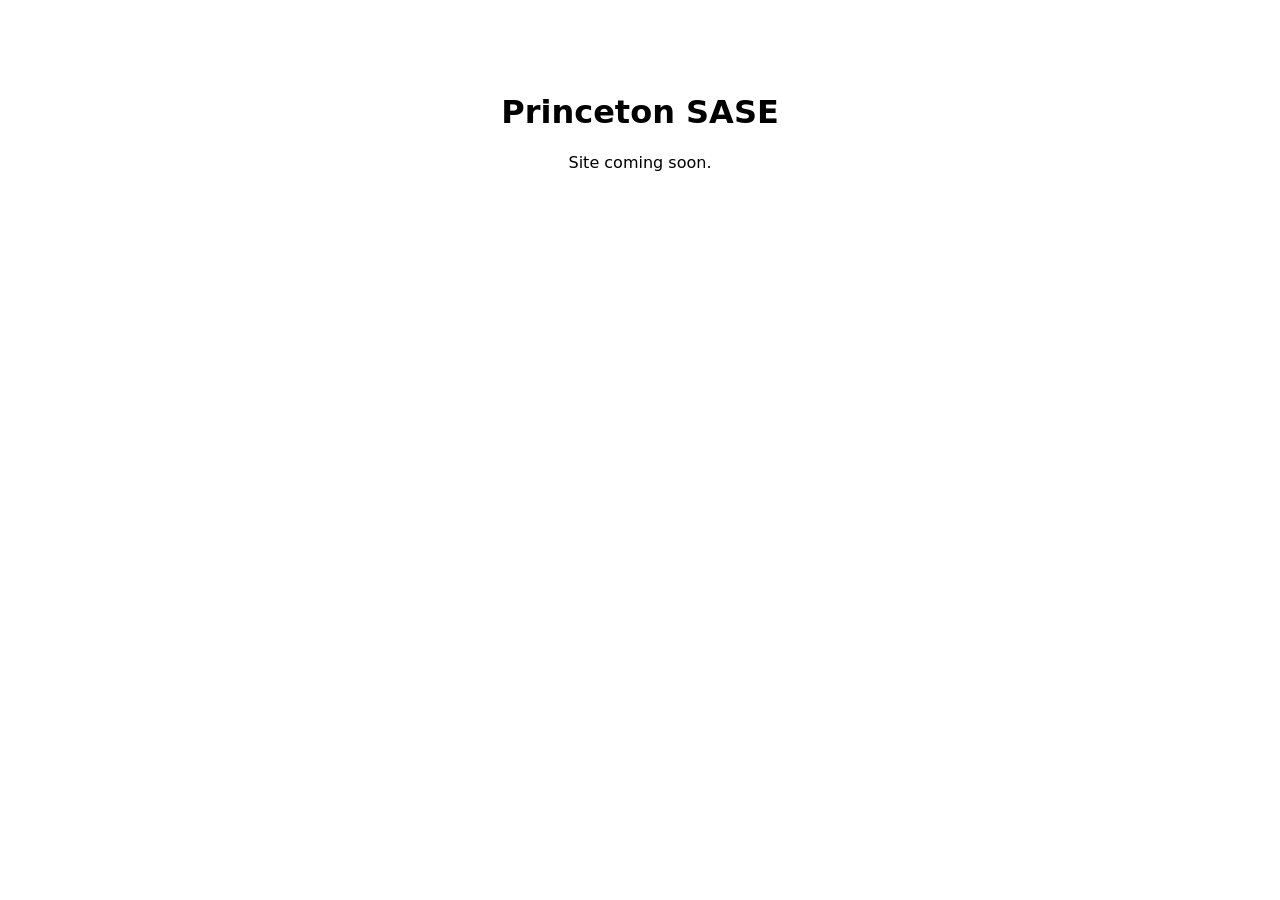
==== index.html @ 04e1af1b "Initial commit: placeholder landing page Co-Authored-By: Claude Opus 4.8 (1M context) <noreply@anthr" ====
<!doctype html><html lang="en"><head><meta charset="utf-8"><meta name="viewport" content="width=device-width,initial-scale=1"><title>Princeton SASE</title></head><body style="font-family:system-ui;text-align:center;padding:4rem"><h1>Princeton SASE</h1><p>Site coming soon.</p></body></html>
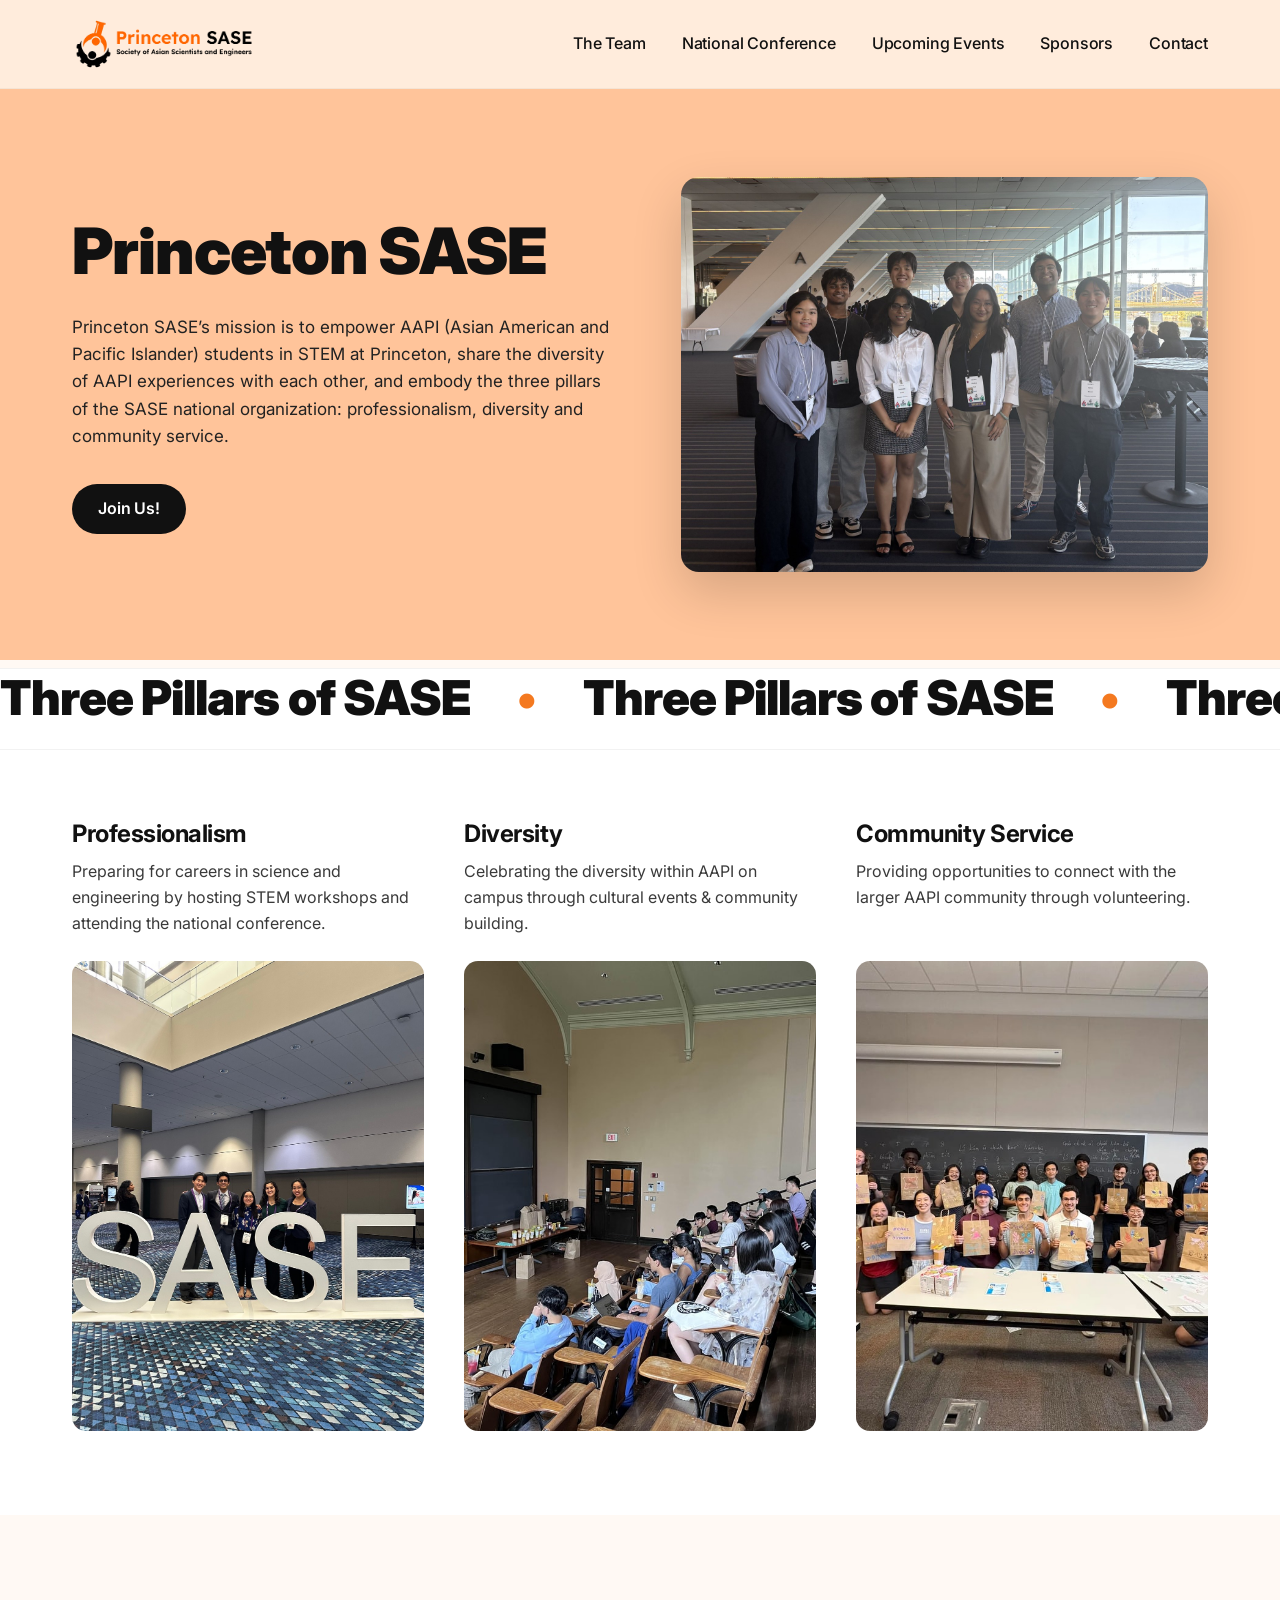
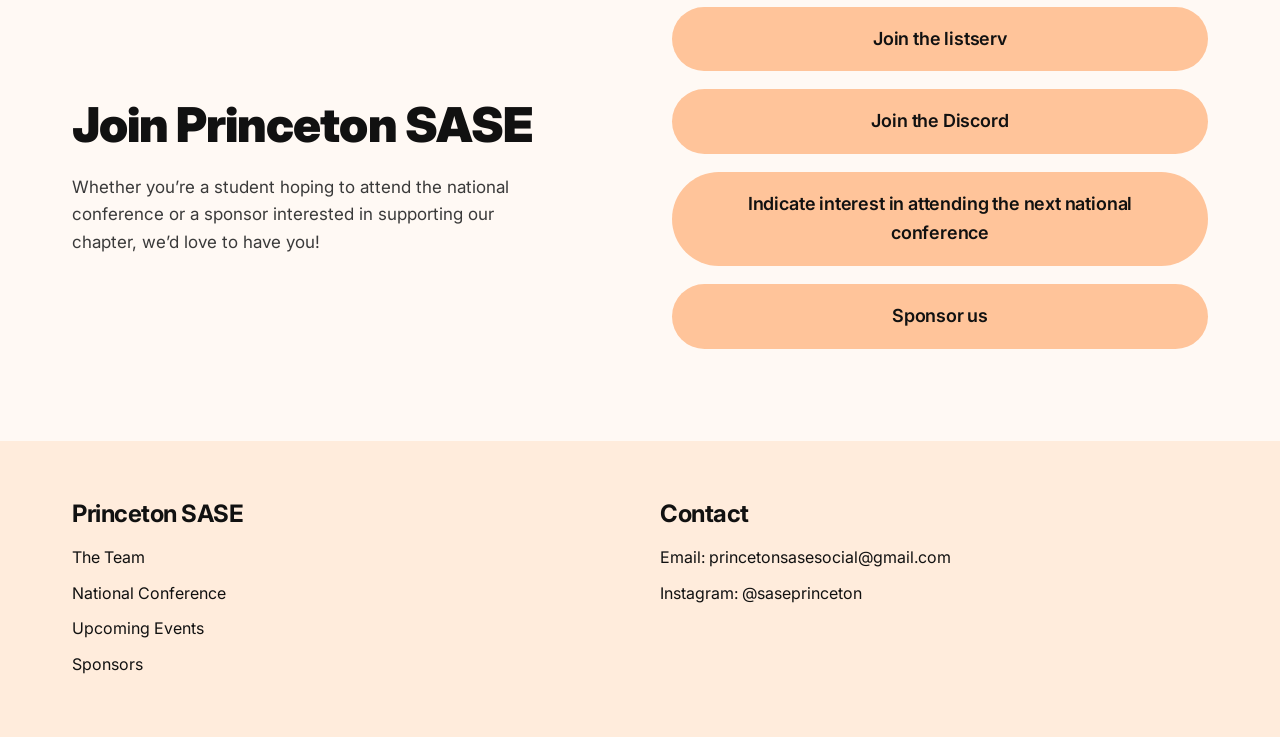
==== commit 13a34c2e: "Implement Princeton SASE site (home, team, conference, events) Static multi-page recreation of the F" ====
--- a/index.html
+++ b/index.html
@@ -1 +1,119 @@
-<!doctype html><html lang="en"><head><meta charset="utf-8"><meta name="viewport" content="width=device-width,initial-scale=1"><title>Princeton SASE</title></head><body style="font-family:system-ui;text-align:center;padding:4rem"><h1>Princeton SASE</h1><p>Site coming soon.</p></body></html>
+<!doctype html>
+<html lang="en">
+<head>
+  <meta charset="utf-8" />
+  <meta name="viewport" content="width=device-width, initial-scale=1" />
+  <title>Princeton SASE — Society of Asian Scientists and Engineers</title>
+  <meta name="description" content="Princeton SASE empowers AAPI students in STEM at Princeton through professionalism, diversity, and community service." />
+  <link rel="icon" type="image/png" href="assets/logo.png" />
+  <link rel="stylesheet" href="css/styles.css" />
+</head>
+<body data-page="home">
+
+  <header class="site-header">
+    <div class="container header-inner">
+      <a class="logo" href="index.html" aria-label="Princeton SASE home">
+        <img src="assets/logo.png" alt="Princeton SASE — Society of Asian Scientists and Engineers" />
+      </a>
+      <button class="nav-toggle" aria-label="Toggle navigation" aria-expanded="false" aria-controls="primary-nav">
+        <span></span><span></span><span></span>
+      </button>
+      <nav class="nav" id="primary-nav">
+        <a href="team.html" data-nav="team">The Team</a>
+        <a href="conference.html" data-nav="conference">National Conference</a>
+        <a href="events.html" data-nav="events">Upcoming Events</a>
+        <a href="index.html#join" data-nav="sponsors">Sponsors</a>
+        <a href="#contact" data-nav="contact">Contact</a>
+      </nav>
+    </div>
+  </header>
+
+  <main>
+    <!-- Hero -->
+    <section class="hero">
+      <div class="container hero-inner">
+        <div class="hero-text">
+          <h1>Princeton SASE</h1>
+          <p>Princeton SASE&rsquo;s mission is to empower AAPI (Asian American and Pacific Islander) students in STEM at Princeton, share the diversity of AAPI experiences with each other, and embody the three pillars of the SASE national organization: professionalism, diversity and community service.</p>
+          <a class="btn btn-dark" href="#join">Join Us!</a>
+        </div>
+        <div class="hero-img">
+          <img src="assets/hero.png" alt="Princeton SASE members at the national conference" />
+        </div>
+      </div>
+    </section>
+
+    <!-- Marquee -->
+    <a class="marquee" href="#pillars" aria-label="Jump to the three pillars">
+      <div class="marquee-track">
+        <span>Three Pillars of SASE</span><span class="dot">&bull;</span>
+        <span>Three Pillars of SASE</span><span class="dot">&bull;</span>
+        <span>Three Pillars of SASE</span><span class="dot">&bull;</span>
+        <span>Three Pillars of SASE</span><span class="dot">&bull;</span>
+        <span aria-hidden="true">Three Pillars of SASE</span><span class="dot" aria-hidden="true">&bull;</span>
+        <span aria-hidden="true">Three Pillars of SASE</span><span class="dot" aria-hidden="true">&bull;</span>
+        <span aria-hidden="true">Three Pillars of SASE</span><span class="dot" aria-hidden="true">&bull;</span>
+        <span aria-hidden="true">Three Pillars of SASE</span><span class="dot" aria-hidden="true">&bull;</span>
+      </div>
+    </a>
+
+    <!-- Pillars -->
+    <section class="pillars" id="pillars">
+      <div class="container pillars-grid">
+        <article class="pillar">
+          <h3>Professionalism</h3>
+          <p>Preparing for careers in science and engineering by hosting STEM workshops and attending the national conference.</p>
+          <img src="assets/pillar-professionalism.png" alt="Members at a professional development event" />
+        </article>
+        <article class="pillar">
+          <h3>Diversity</h3>
+          <p>Celebrating the diversity within AAPI on campus through cultural events &amp; community building.</p>
+          <img src="assets/pillar-diversity.png" alt="Members gathered at a SASE event" />
+        </article>
+        <article class="pillar">
+          <h3>Community Service</h3>
+          <p>Providing opportunities to connect with the larger AAPI community through volunteering.</p>
+          <img src="assets/pillar-community.png" alt="Members at a community service event" />
+        </article>
+      </div>
+    </section>
+
+    <!-- Join CTA -->
+    <section class="join" id="join">
+      <div class="container join-inner">
+        <div class="join-text">
+          <h2>Join Princeton SASE</h2>
+          <p>Whether you&rsquo;re a student hoping to attend the national conference or a sponsor interested in supporting our chapter, we&rsquo;d love to have you!</p>
+        </div>
+        <div class="join-actions">
+          <a class="btn btn-peach" href="mailto:princetonsasesocial@gmail.com?subject=Join%20the%20listserv">Join the listserv</a>
+          <a class="btn btn-peach" href="mailto:princetonsasesocial@gmail.com?subject=Discord%20invite%20request">Join the Discord</a>
+          <a class="btn btn-peach" href="conference.html">Indicate interest in attending the next national conference</a>
+          <a class="btn btn-peach" href="mailto:princetonsasesocial@gmail.com?subject=Sponsorship%20inquiry">Sponsor us</a>
+        </div>
+      </div>
+    </section>
+  </main>
+
+  <footer class="site-footer" id="contact">
+    <div class="container footer-inner">
+      <div class="footer-col">
+        <h3>Princeton SASE</h3>
+        <ul>
+          <li><a href="team.html">The Team</a></li>
+          <li><a href="conference.html">National Conference</a></li>
+          <li><a href="events.html">Upcoming Events</a></li>
+          <li><a href="index.html#join">Sponsors</a></li>
+        </ul>
+      </div>
+      <div class="footer-col footer-contact">
+        <h3>Contact</h3>
+        <p>Email: <a href="mailto:princetonsasesocial@gmail.com">princetonsasesocial@gmail.com</a></p>
+        <p>Instagram: <a href="https://www.instagram.com/saseprinceton/" target="_blank" rel="noopener">@saseprinceton</a></p>
+      </div>
+    </div>
+  </footer>
+
+  <script src="js/main.js"></script>
+</body>
+</html>
--- a/css/styles.css
+++ b/css/styles.css
@@ -0,0 +1,469 @@
+/* ===========================================================
+   Princeton SASE — site styles
+   Recreation of the Figma Sites design (slash-action-34648776)
+   =========================================================== */
+
+@import url("https://fonts.googleapis.com/css2?family=Inter:wght@400;500;600;700;900&display=swap");
+
+:root {
+  --peach:        #ffc49a;   /* hero / CTA buttons            */
+  --peach-light:  #ffecdc;   /* header & footer background    */
+  --cream:        #fff9f4;   /* page / section background     */
+  --orange:       #f47920;   /* logo accent                   */
+  --ink:          #111111;   /* headings                      */
+  --body:         #3a3a3a;   /* paragraph text                */
+  --white:        #ffffff;
+
+  --maxw: 1200px;
+  --radius: 14px;
+  --radius-lg: 18px;
+
+  --font: "Inter", ui-sans-serif, system-ui, -apple-system, "Segoe UI", sans-serif;
+}
+
+*, *::before, *::after { box-sizing: border-box; }
+
+html { -webkit-text-size-adjust: 100%; scroll-behavior: smooth; }
+
+body {
+  margin: 0;
+  font-family: var(--font);
+  color: var(--body);
+  background: var(--cream);
+  line-height: 1.6;
+  -webkit-font-smoothing: antialiased;
+  text-rendering: optimizeLegibility;
+}
+
+img { max-width: 100%; display: block; }
+a { color: inherit; text-decoration: none; }
+
+h1, h2, h3, h4 {
+  color: var(--ink);
+  margin: 0;
+  font-weight: 900;
+  letter-spacing: -0.02em;
+  line-height: 1.1;
+}
+
+p { margin: 0; }
+
+.container {
+  width: 100%;
+  max-width: var(--maxw);
+  margin-inline: auto;
+  padding-inline: 32px;
+}
+
+/* ---------- Buttons ---------- */
+.btn {
+  display: inline-flex;
+  align-items: center;
+  justify-content: center;
+  gap: .5rem;
+  font-family: var(--font);
+  font-weight: 600;
+  letter-spacing: -0.01em;
+  cursor: pointer;
+  border: none;
+  border-radius: 999px;
+  transition: transform .15s ease, box-shadow .2s ease, background-color .2s ease, opacity .2s ease;
+}
+.btn:hover { transform: translateY(-2px); }
+.btn:active { transform: translateY(0); }
+
+.btn-dark {
+  background: var(--ink);
+  color: var(--white);
+  padding: 12px 26px;
+  font-size: 16px;
+}
+.btn-dark:hover { box-shadow: 0 10px 24px rgba(0,0,0,.22); }
+
+.btn-peach {
+  background: var(--peach);
+  color: var(--ink);
+  padding: 18px 28px;
+  font-size: 18px;
+  font-weight: 600;
+  text-align: center;
+}
+.btn-peach:hover { box-shadow: 0 10px 26px rgba(244,121,32,.30); background: #ffb886; }
+
+/* ===========================================================
+   Header
+   =========================================================== */
+.site-header {
+  position: sticky;
+  top: 0;
+  z-index: 50;
+  background: var(--peach-light);
+  border-bottom: 1px solid rgba(0,0,0,.04);
+}
+.header-inner {
+  display: flex;
+  align-items: center;
+  justify-content: space-between;
+  gap: 24px;
+  padding-block: 18px;
+}
+.logo img { height: 52px; width: auto; }
+
+.nav {
+  display: flex;
+  align-items: center;
+  gap: 36px;
+}
+.nav a {
+  font-size: 16px;
+  font-weight: 500;
+  letter-spacing: -0.01em;
+  color: var(--ink);
+  position: relative;
+  padding-block: 4px;
+  transition: color .2s ease;
+}
+.nav a::after {
+  content: "";
+  position: absolute;
+  left: 0; bottom: -2px;
+  width: 0; height: 2px;
+  background: var(--orange);
+  transition: width .22s ease;
+}
+.nav a:hover { color: var(--orange); }
+.nav a:hover::after,
+.nav a.active::after { width: 100%; }
+.nav a.active { color: var(--orange); }
+
+/* hamburger */
+.nav-toggle {
+  display: none;
+  flex-direction: column;
+  gap: 5px;
+  background: none;
+  border: none;
+  cursor: pointer;
+  padding: 8px;
+}
+.nav-toggle span {
+  width: 26px; height: 2.5px;
+  background: var(--ink);
+  border-radius: 2px;
+  transition: transform .25s ease, opacity .2s ease;
+}
+.nav-toggle.open span:nth-child(1) { transform: translateY(7.5px) rotate(45deg); }
+.nav-toggle.open span:nth-child(2) { opacity: 0; }
+.nav-toggle.open span:nth-child(3) { transform: translateY(-7.5px) rotate(-45deg); }
+
+/* ===========================================================
+   Hero (home)
+   =========================================================== */
+.hero {
+  background: var(--peach);
+}
+.hero-inner {
+  display: grid;
+  grid-template-columns: 1.05fr 1fr;
+  gap: 56px;
+  align-items: center;
+  padding-block: 88px;
+}
+.hero h1 {
+  font-size: clamp(40px, 6vw, 64px);
+  margin-bottom: 28px;
+}
+.hero p {
+  font-size: 17px;
+  color: #222;
+  max-width: 540px;
+  margin-bottom: 34px;
+}
+.hero-img img {
+  width: 100%;
+  border-radius: var(--radius-lg);
+  aspect-ratio: 4 / 3;
+  object-fit: cover;
+  box-shadow: 0 20px 50px rgba(0,0,0,.16);
+}
+
+/* ===========================================================
+   Marquee
+   =========================================================== */
+.marquee {
+  background: var(--white);
+  padding-block: 30px;
+  overflow: hidden;
+  white-space: nowrap;
+  border-block: 1px solid rgba(0,0,0,.05);
+}
+.marquee-track {
+  display: inline-flex;
+  align-items: center;
+  gap: 48px;
+  will-change: transform;
+  animation: scroll-x 24s linear infinite;
+}
+.marquee:hover .marquee-track { animation-play-state: paused; }
+.marquee-track span {
+  font-size: clamp(30px, 4vw, 48px);
+  font-weight: 900;
+  letter-spacing: -0.02em;
+  color: var(--ink);
+}
+.marquee-track .dot { color: var(--orange); }
+@keyframes scroll-x {
+  from { transform: translateX(0); }
+  to   { transform: translateX(-50%); }
+}
+
+/* ===========================================================
+   Pillars
+   =========================================================== */
+.pillars {
+  background: var(--white);
+  padding-block: 84px;
+}
+.pillars-grid {
+  display: grid;
+  grid-template-columns: repeat(3, 1fr);
+  gap: 40px;
+}
+.pillar h3 {
+  font-size: 24px;
+  font-weight: 700;
+  margin-bottom: 12px;
+}
+.pillar p {
+  font-size: 16px;
+  margin-bottom: 24px;
+  min-height: 78px;
+}
+.pillar img {
+  width: 100%;
+  aspect-ratio: 3 / 4;
+  object-fit: cover;
+  border-radius: var(--radius);
+}
+
+/* ===========================================================
+   Join CTA
+   =========================================================== */
+.join {
+  background: var(--cream);
+  padding-block: 92px;
+}
+.join-inner {
+  display: grid;
+  grid-template-columns: 1fr 1fr;
+  gap: 64px;
+  align-items: center;
+}
+.join h2 {
+  font-size: clamp(32px, 4.5vw, 48px);
+  margin-bottom: 22px;
+}
+.join-text p { font-size: 17px; max-width: 480px; }
+.join-actions {
+  display: flex;
+  flex-direction: column;
+  gap: 18px;
+}
+
+/* ===========================================================
+   Footer
+   =========================================================== */
+.site-footer {
+  background: var(--peach-light);
+  padding-block: 60px;
+}
+.footer-inner {
+  display: grid;
+  grid-template-columns: 1fr 1fr;
+  gap: 40px;
+}
+.footer-col h3 {
+  font-size: 24px;
+  font-weight: 700;
+  margin-bottom: 18px;
+}
+.footer-col ul { list-style: none; margin: 0; padding: 0; display: flex; flex-direction: column; gap: 10px; }
+.footer-col a, .footer-col p { font-size: 16px; color: var(--ink); transition: color .2s ease; }
+.footer-col a:hover { color: var(--orange); }
+.footer-contact p { margin-bottom: 10px; }
+
+/* ===========================================================
+   Page hero / generic page heading
+   =========================================================== */
+.page {
+  background: var(--cream);
+  min-height: 60vh;
+}
+.page-head {
+  padding-block: 64px 8px;
+}
+.page-head h1 {
+  font-size: clamp(40px, 6vw, 60px);
+}
+
+/* ---------- Team ---------- */
+.team { padding-block: 28px 90px; }
+.team-grid {
+  display: grid;
+  grid-template-columns: repeat(3, 1fr);
+  gap: 40px 36px;
+}
+.member img {
+  width: 100%;
+  aspect-ratio: 1 / 1;
+  object-fit: cover;
+  border-radius: var(--radius);
+  background: #eee;
+}
+.member h3 {
+  font-size: 18px;
+  font-weight: 700;
+  margin-top: 16px;
+}
+.member p {
+  font-size: 15px;
+  color: var(--body);
+  margin-top: 2px;
+}
+
+/* ---------- Conference ---------- */
+.conf-hero {
+  position: relative;
+  background-image: url("../assets/conf-bg.png");
+  background-size: cover;
+  background-position: center;
+  color: var(--white);
+}
+.conf-hero .container { padding-block: 96px; max-width: 980px; text-align: center; }
+.conf-hero h1 {
+  color: var(--white);
+  font-size: clamp(34px, 5vw, 52px);
+  margin-bottom: 24px;
+}
+.conf-hero .lead {
+  font-size: 19px;
+  max-width: 760px;
+  margin: 0 auto 28px;
+  color: rgba(255,255,255,.95);
+}
+.conf-hero .form-prompt {
+  font-size: 16px;
+  margin-bottom: 22px;
+  color: rgba(255,255,255,.95);
+}
+
+.gallery-section {
+  background: var(--cream);
+  padding-block: 72px 96px;
+}
+.gallery-section h2 {
+  text-align: center;
+  font-size: clamp(28px, 4vw, 36px);
+  font-weight: 700;
+  margin-bottom: 48px;
+}
+.gallery {
+  display: grid;
+  grid-template-columns: 1fr 1fr;
+  gap: 32px;
+  max-width: 1060px;
+  margin-inline: auto;
+}
+.gallery img {
+  width: 100%;
+  aspect-ratio: 4 / 3;
+  object-fit: cover;
+  border-radius: var(--radius);
+  box-shadow: 0 14px 34px rgba(0,0,0,.14);
+  transition: transform .3s ease;
+}
+.gallery img:hover { transform: scale(1.02); }
+/* staggered offset */
+.gallery > :nth-child(2),
+.gallery > :nth-child(4) { transform: translateY(44px); }
+.gallery > :nth-child(2):hover,
+.gallery > :nth-child(4):hover { transform: translateY(44px) scale(1.02); }
+
+/* ---------- Events ---------- */
+.events { padding-block: 8px 90px; }
+.events .page-head { text-align: center; }
+.calendar-wrap {
+  max-width: 1100px;
+  margin: 36px auto 0;
+}
+.calendar-wrap iframe {
+  width: 100%;
+  height: 640px;
+  border: 0;
+  border-radius: var(--radius);
+  box-shadow: 0 14px 34px rgba(0,0,0,.12);
+  background: #fff;
+}
+.calendar-link {
+  text-align: center;
+  margin-top: 24px;
+}
+
+/* ===========================================================
+   Responsive
+   =========================================================== */
+@media (max-width: 900px) {
+  .container { padding-inline: 22px; }
+
+  .nav-toggle { display: flex; }
+  .nav {
+    position: absolute;
+    top: 100%; left: 0; right: 0;
+    flex-direction: column;
+    align-items: flex-start;
+    gap: 4px;
+    background: var(--peach-light);
+    padding: 8px 22px 22px;
+    border-bottom: 1px solid rgba(0,0,0,.06);
+    box-shadow: 0 16px 24px rgba(0,0,0,.08);
+    clip-path: inset(0 0 100% 0);
+    opacity: 0;
+    pointer-events: none;
+    transition: clip-path .28s ease, opacity .2s ease;
+  }
+  .nav.open {
+    clip-path: inset(0 0 0 0);
+    opacity: 1;
+    pointer-events: auto;
+  }
+  .nav a { width: 100%; padding-block: 12px; font-size: 18px; }
+  .nav a::after { display: none; }
+
+  .hero-inner { grid-template-columns: 1fr; gap: 36px; padding-block: 56px; }
+  .hero-img { order: -1; }
+  .pillars-grid { grid-template-columns: 1fr; gap: 48px; }
+  .pillar p { min-height: 0; }
+  .pillar img { aspect-ratio: 16/10; }
+  .join-inner { grid-template-columns: 1fr; gap: 36px; }
+  .team-grid { grid-template-columns: repeat(2, 1fr); gap: 32px 24px; }
+  .gallery { gap: 22px; }
+  .gallery > :nth-child(2),
+  .gallery > :nth-child(4) { transform: none; }
+  .gallery > :nth-child(2):hover,
+  .gallery > :nth-child(4):hover { transform: scale(1.02); }
+  .footer-inner { grid-template-columns: 1fr; gap: 32px; }
+}
+
+@media (max-width: 520px) {
+  .team-grid { grid-template-columns: 1fr; }
+  .gallery { grid-template-columns: 1fr; }
+  .header-inner { padding-block: 14px; }
+  .logo img { height: 44px; }
+}
+
+/* reduced motion */
+@media (prefers-reduced-motion: reduce) {
+  .marquee-track { animation: none; }
+  html { scroll-behavior: auto; }
+  .btn:hover { transform: none; }
+}
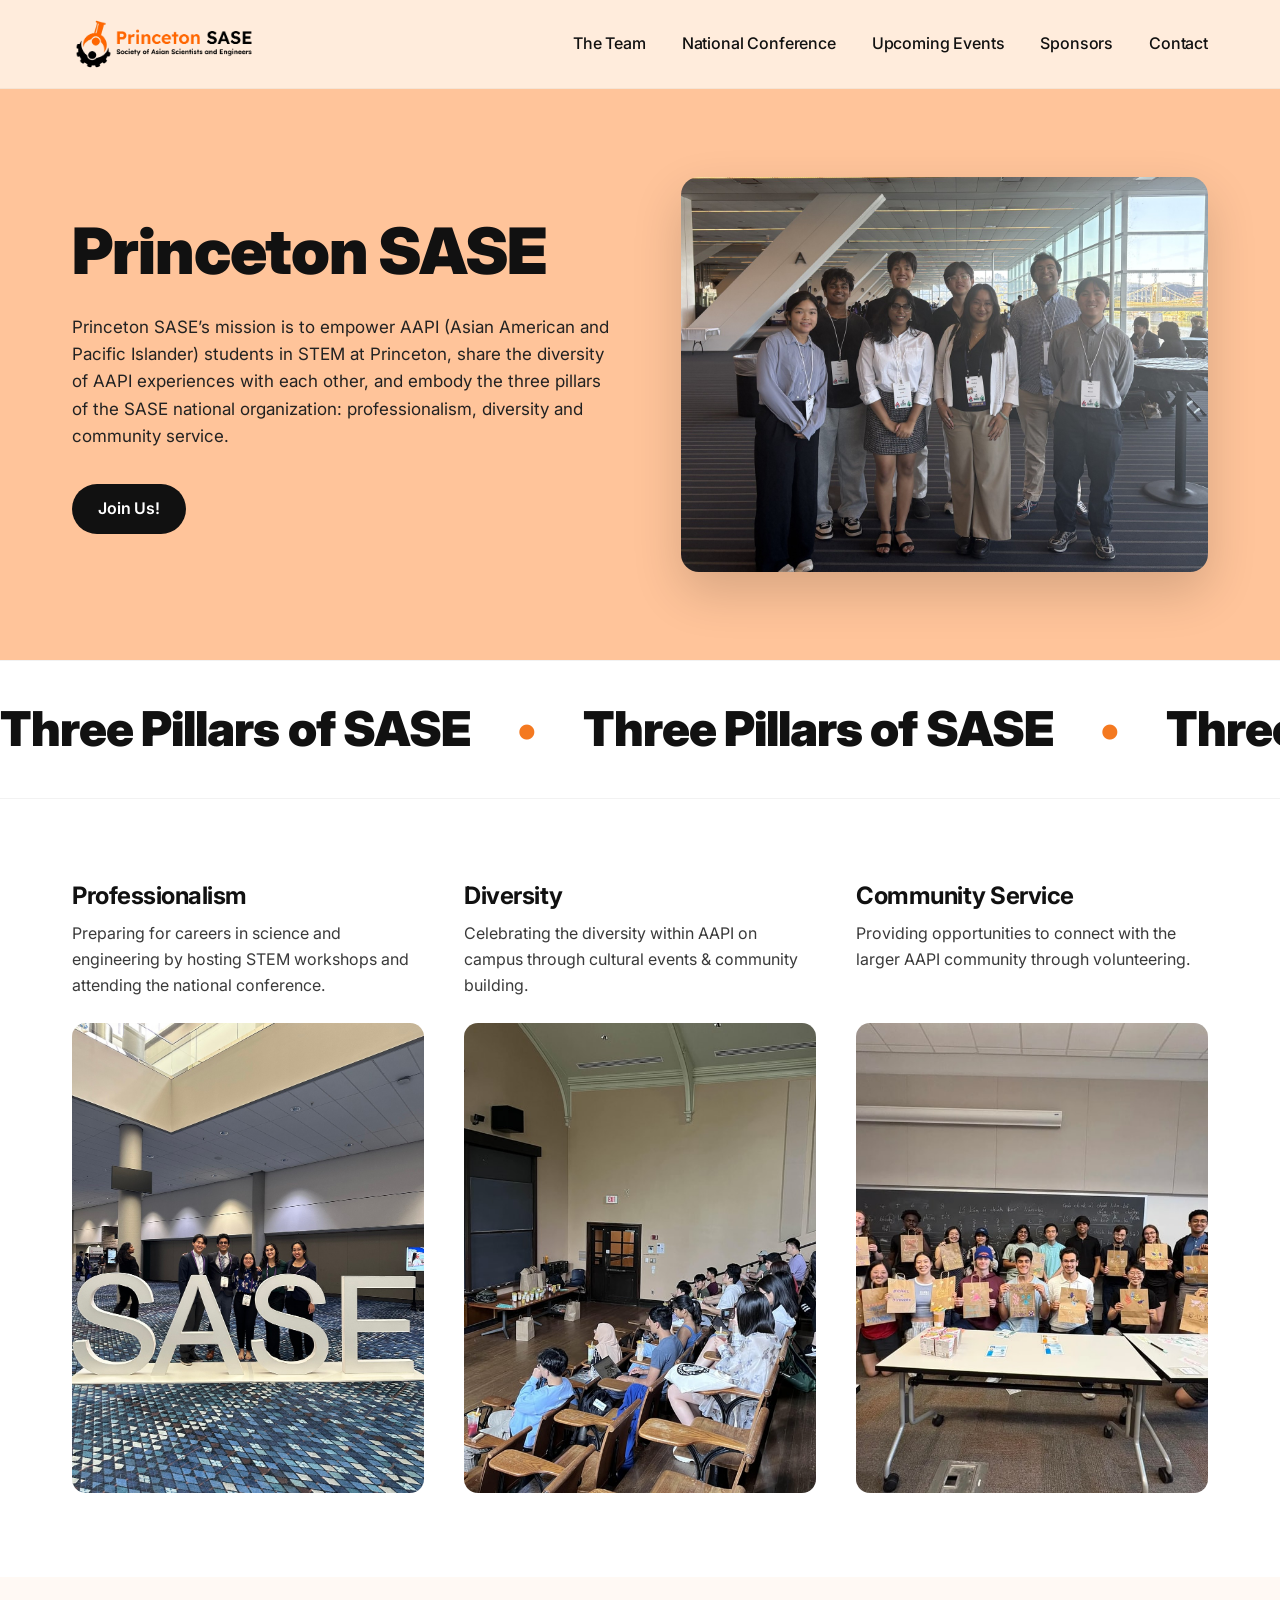
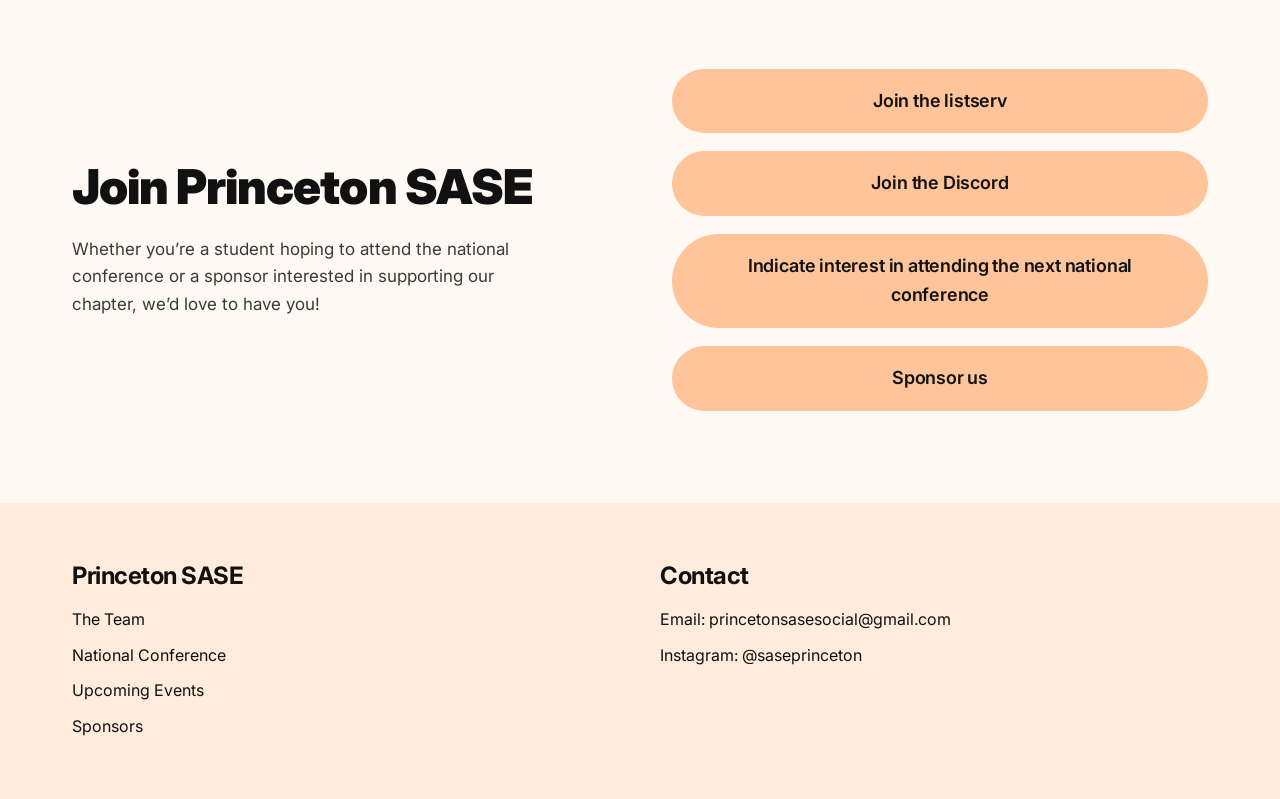
==== commit 7b3bdf15: "Fix horizontal scroll, point Sponsors nav to packet, clean PDF title - marquee: display:block so ove" ====
--- a/index.html
+++ b/index.html
@@ -22,7 +22,7 @@
         <a href="team.html" data-nav="team">The Team</a>
         <a href="conference.html" data-nav="conference">National Conference</a>
         <a href="events.html" data-nav="events">Upcoming Events</a>
-        <a href="index.html#join" data-nav="sponsors">Sponsors</a>
+        <a href="assets/sase-sponsorship-packet.pdf" target="_blank" rel="noopener" data-nav="sponsors">Sponsors</a>
         <a href="#contact" data-nav="contact">Contact</a>
       </nav>
     </div>
@@ -87,9 +87,9 @@
         </div>
         <div class="join-actions">
           <a class="btn btn-peach" href="mailto:princetonsasesocial@gmail.com?subject=Join%20the%20listserv">Join the listserv</a>
-          <a class="btn btn-peach" href="mailto:princetonsasesocial@gmail.com?subject=Discord%20invite%20request">Join the Discord</a>
+          <a class="btn btn-peach" href="https://discord.gg/CC6bRhwccQ" target="_blank" rel="noopener">Join the Discord</a>
           <a class="btn btn-peach" href="conference.html">Indicate interest in attending the next national conference</a>
-          <a class="btn btn-peach" href="mailto:princetonsasesocial@gmail.com?subject=Sponsorship%20inquiry">Sponsor us</a>
+          <a class="btn btn-peach" href="assets/sase-sponsorship-packet.pdf" target="_blank" rel="noopener">Sponsor us</a>
         </div>
       </div>
     </section>
@@ -103,7 +103,7 @@
           <li><a href="team.html">The Team</a></li>
           <li><a href="conference.html">National Conference</a></li>
           <li><a href="events.html">Upcoming Events</a></li>
-          <li><a href="index.html#join">Sponsors</a></li>
+          <li><a href="assets/sase-sponsorship-packet.pdf" target="_blank" rel="noopener">Sponsors</a></li>
         </ul>
       </div>
       <div class="footer-col footer-contact">
--- a/css/styles.css
+++ b/css/styles.css
@@ -191,6 +191,7 @@
    Marquee
    =========================================================== */
 .marquee {
+  display: block;
   background: var(--white);
   padding-block: 30px;
   overflow: hidden;
